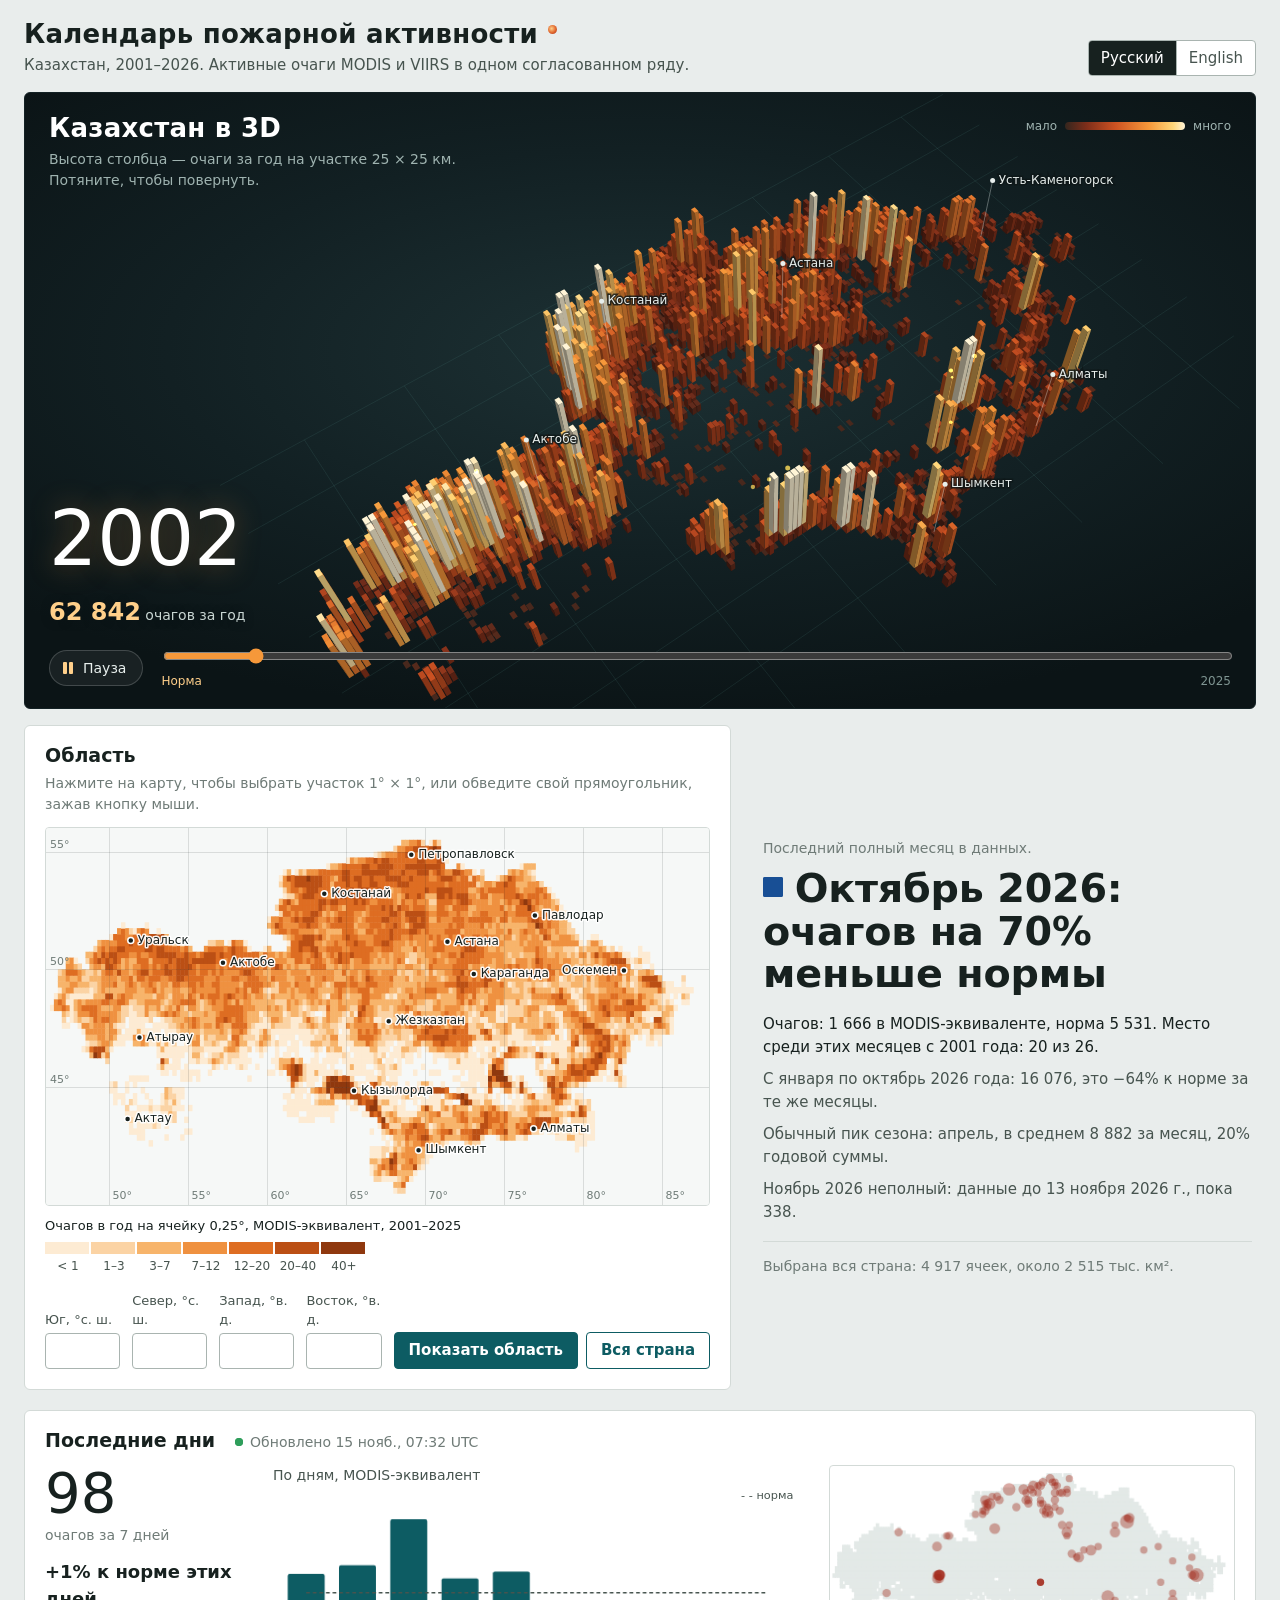
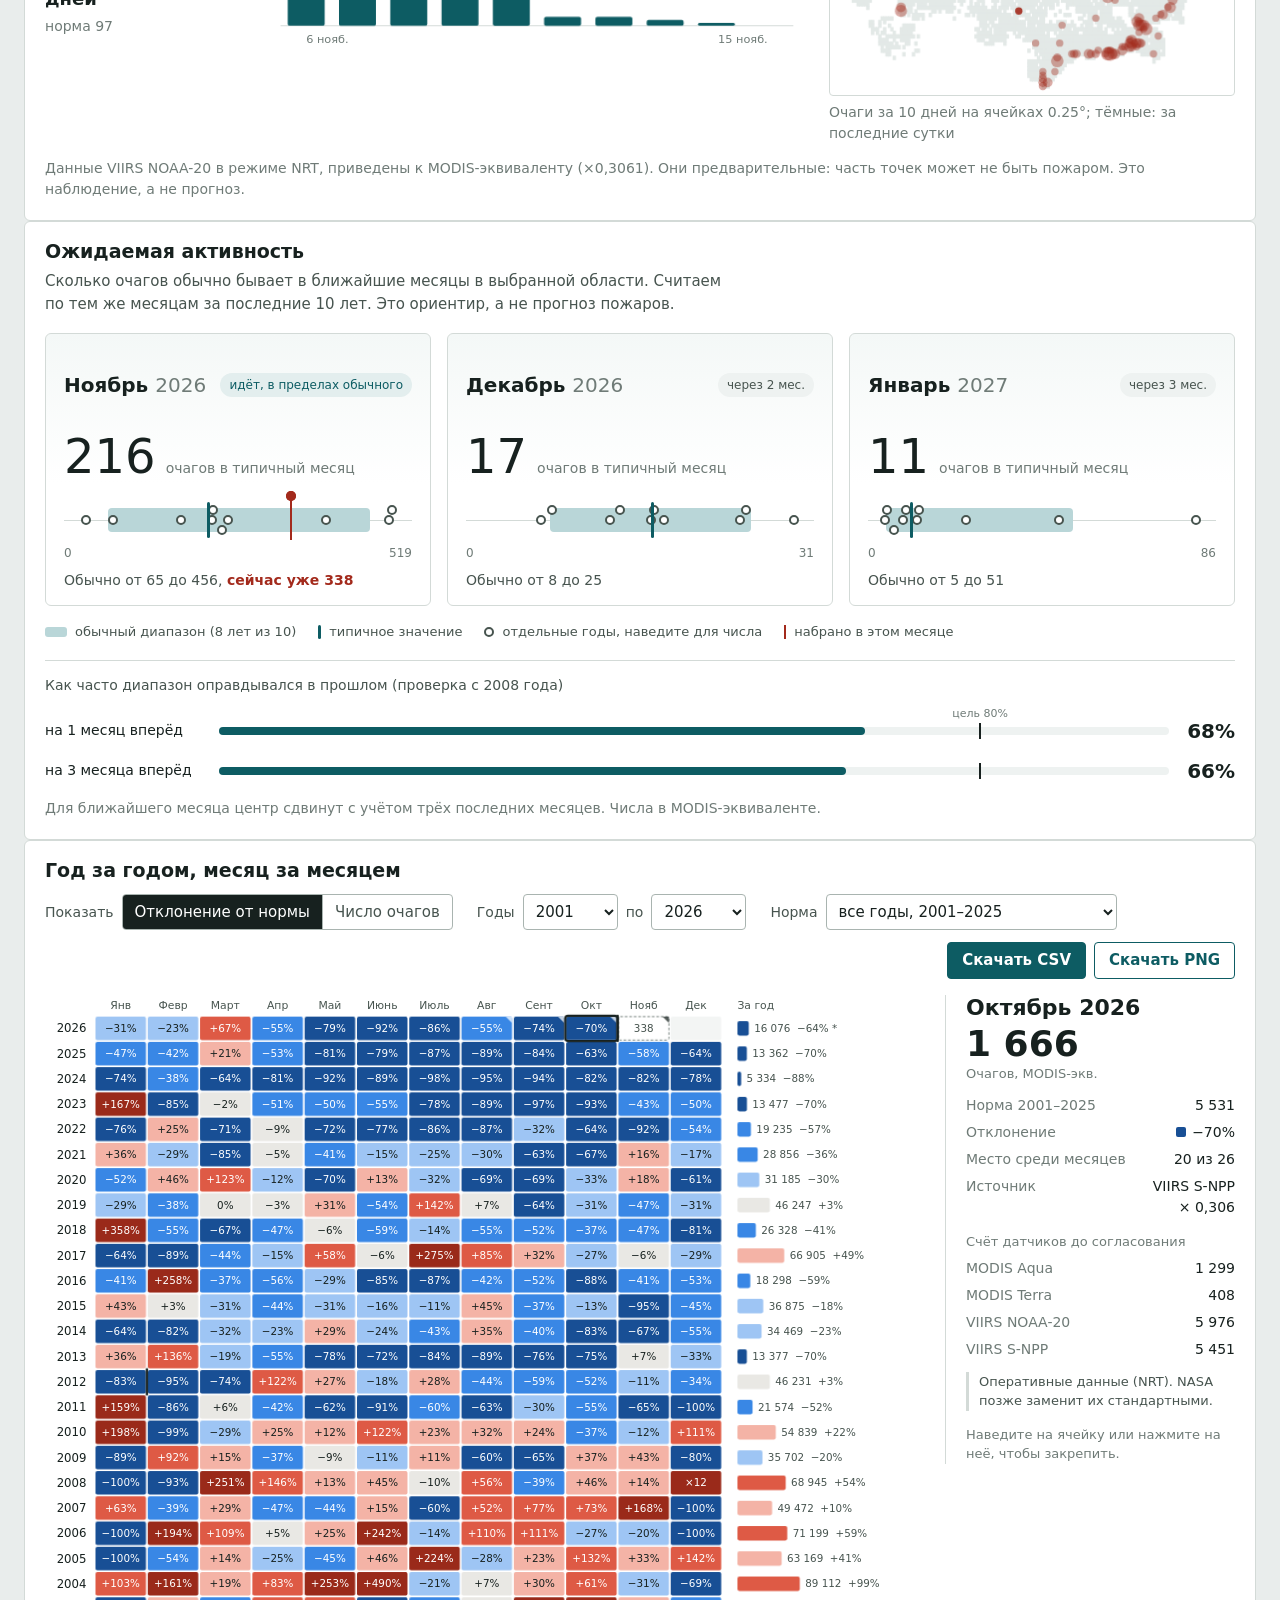
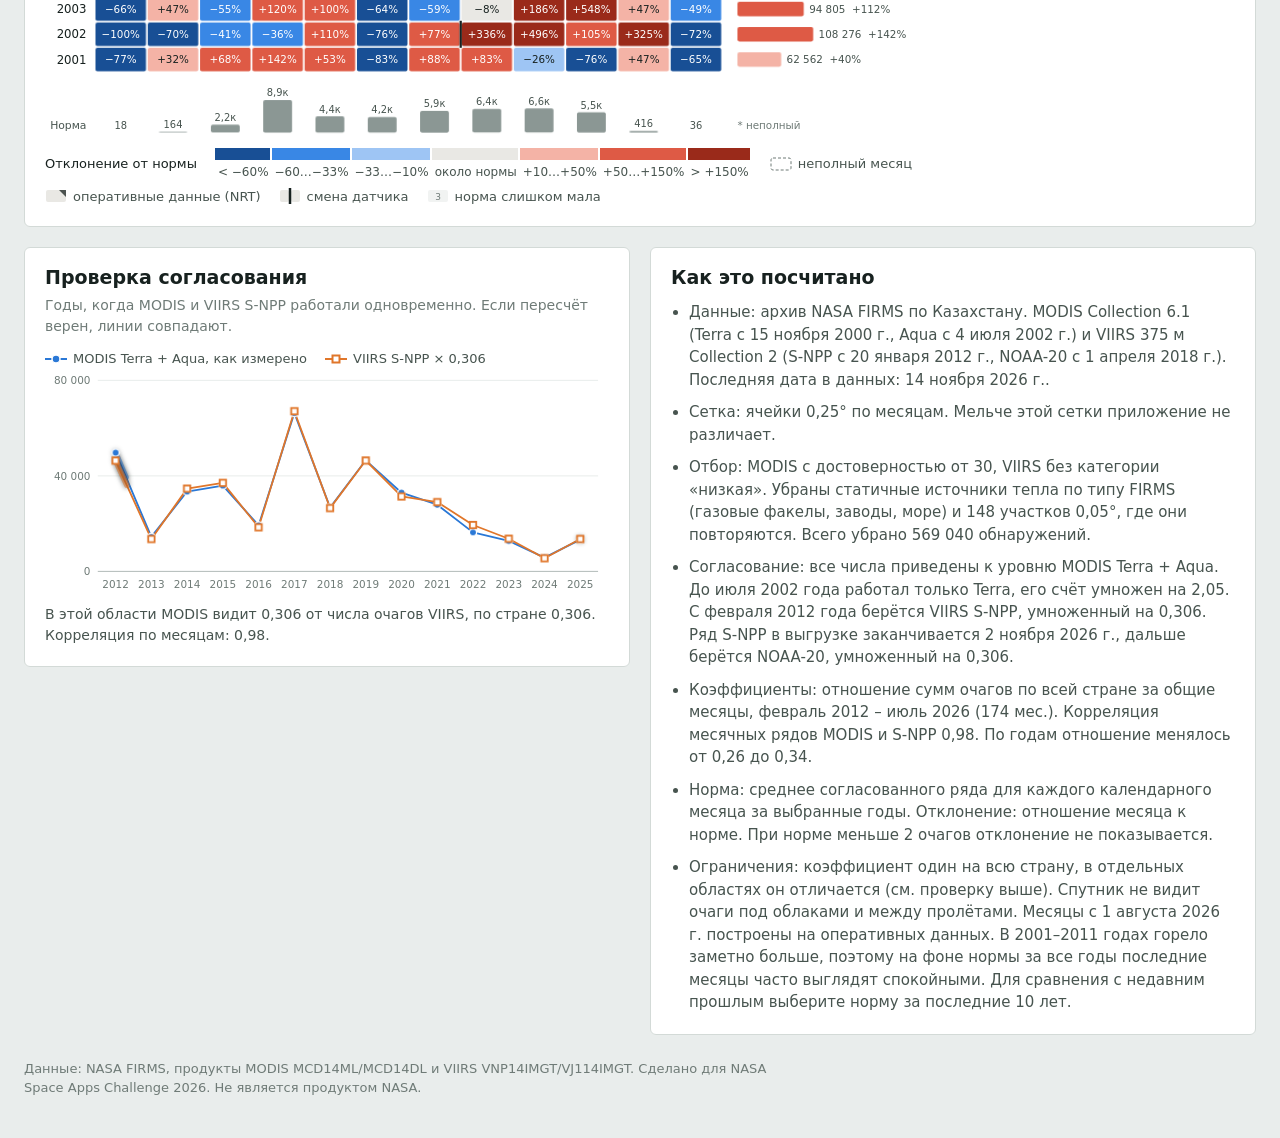
==== backup/index.html @ 43073d15 "Резервная копия сайта в папке backup" ====
<!doctype html>
<html lang="ru">
<head>
  <meta charset="utf-8">
  <meta name="viewport" content="width=device-width, initial-scale=1">
  <title>Календарь пожарной активности: Казахстан</title>
  <link rel="stylesheet" href="css/style.css">
</head>
<body>
  <div class="wrap">
    <header class="top">
      <div>
        <h1 data-i18n="title"></h1>
        <p class="sub" id="subtitle"></p>
      </div>
      <div class="seg" role="group" aria-label="Язык / Language">
        <button type="button" data-lang="ru" aria-pressed="true">Русский</button>
        <button type="button" data-lang="en" aria-pressed="false">English</button>
      </div>
    </header>

    <p class="fatal" id="fatal" hidden></p>

    <main id="app">
      <section class="panel hero3d" id="hero3d" aria-labelledby="h3dTitle"></section>

      <div class="row row-top">
        <section class="panel" aria-labelledby="regionTitle">
          <div class="panel-head">
            <h2 id="regionTitle" data-i18n="regionTitle"></h2>
            <p class="hint" data-i18n="regionHint"></p>
          </div>
          <div class="map-wrap">
            <canvas id="map" role="img"></canvas>
          </div>
          <div class="legend" id="mapLegend"></div>
          <form class="bbox" id="bboxForm" novalidate>
            <label><span data-i18n="south"></span><input id="bS" type="number" step="0.25" min="40" max="56" inputmode="decimal"></label>
            <label><span data-i18n="north"></span><input id="bN" type="number" step="0.25" min="40" max="56" inputmode="decimal"></label>
            <label><span data-i18n="west"></span><input id="bW" type="number" step="0.25" min="46" max="88" inputmode="decimal"></label>
            <label><span data-i18n="east"></span><input id="bE" type="number" step="0.25" min="46" max="88" inputmode="decimal"></label>
            <div class="bbox-actions">
              <button type="submit" class="btn" data-i18n="apply"></button>
              <button type="button" class="btn btn-quiet" id="resetBtn" data-i18n="reset"></button>
            </div>
          </form>
          <p class="error" id="bboxError" role="alert" hidden></p>
        </section>

        <section class="verdict" aria-live="polite">
          <p class="where" id="vWhere"></p>
          <p class="headline" id="vHead"></p>
          <div class="facts" id="vFacts"></div>
          <p class="region-info" id="regionInfo"></p>
        </section>
      </div>

      <section class="panel" id="livePanel" aria-labelledby="liveTitle" hidden></section>

      <section class="panel" id="predPanel" aria-labelledby="predTitle" hidden></section>

      <section class="panel" aria-labelledby="calTitle">
        <div class="panel-head">
          <h2 id="calTitle" data-i18n="calTitle"></h2>
        </div>
        <div class="toolbar">
          <div class="field">
            <span class="field-label" data-i18n="viewLabel"></span>
            <div class="seg" role="group" id="viewSeg">
              <button type="button" data-view="anomaly" aria-pressed="true" data-i18n="viewAnomaly"></button>
              <button type="button" data-view="count" aria-pressed="false" data-i18n="viewCount"></button>
            </div>
          </div>
          <div class="field">
            <label class="field-label" for="yFrom" data-i18n="yearsLabel"></label>
            <select id="yFrom"></select>
            <label class="field-label" for="yTo" data-i18n="yearsTo"></label>
            <select id="yTo"></select>
          </div>
          <div class="field">
            <label class="field-label" for="base" data-i18n="baseLabel"></label>
            <select id="base"></select>
          </div>
          <div class="field field-end">
            <button type="button" class="btn" id="csvBtn" data-i18n="csv"></button>
            <button type="button" class="btn btn-quiet" id="pngBtn" data-i18n="png"></button>
          </div>
        </div>
        <div class="row row-cal">
          <div>
            <div class="cal-scroll">
              <div id="calendar" tabindex="0"></div>
            </div>
            <div class="legend" id="calLegend"></div>
          </div>
          <aside class="detail" id="detail" aria-live="polite"></aside>
        </div>
      </section>

      <div class="row row-bottom">
        <section class="panel" aria-labelledby="valTitle">
          <div class="panel-head">
            <h2 id="valTitle" data-i18n="valTitle"></h2>
            <p class="hint" data-i18n="valLead"></p>
          </div>
          <div class="legend" id="valLegend"></div>
          <div id="valChart"></div>
          <p class="readout" id="valRead"></p>
        </section>
        <section class="panel" aria-labelledby="methodTitle">
          <div class="panel-head">
            <h2 id="methodTitle" data-i18n="methodTitle"></h2>
          </div>
          <ul class="method" id="method"></ul>
        </section>
      </div>
    </main>

    <footer class="credit" data-i18n="credit"></footer>
  </div>

  <script src="../data/processed/grid.js"></script>
  <script src="js/core.js"></script>
  <script src="js/i18n.js"></script>
  <script src="js/app.js"></script>
  <script src="js/hero3d.js"></script>
  <script src="js/live.js"></script>
  <script src="js/predict.js"></script>
  <script src="js/anim.js"></script>
</body>
</html>
---- backup/css/style.css ----
/* Календарь пожарной активности. Только системные шрифты: страница работает без сети. */
:root {
  --page: #e9edec;
  --surface: #ffffff;
  --ink: #17211f;
  --ink-2: #47544f;
  --ink-3: #6f7b77;
  --line: #d3dad7;
  --accent: #0d5c63;
  --danger: #a32a1c;
  --display: Bahnschrift, "DIN Alternate", "Roboto Condensed", "Arial Narrow", "Segoe UI", system-ui, sans-serif;
  --body: "Segoe UI", system-ui, -apple-system, Roboto, "Helvetica Neue", Arial, sans-serif;
}

* { box-sizing: border-box; }
html { -webkit-text-size-adjust: 100%; }
body {
  margin: 0;
  background: var(--page);
  color: var(--ink);
  font: 15px/1.5 var(--body);
}
.wrap { max-width: 1360px; margin: 0 auto; padding: 20px 24px 40px; }

h1, h2, .headline { font-family: var(--display); font-weight: 600; margin: 0; }
h1 { font-size: 26px; line-height: 1.15; letter-spacing: 0.01em; }
h2 { font-size: 19px; line-height: 1.2; }
p { margin: 0; }

.top { display: flex; justify-content: space-between; align-items: flex-end; gap: 16px 32px; flex-wrap: wrap; padding-bottom: 16px; }
.sub { color: var(--ink-2); margin-top: 4px; max-width: 70ch; }

.fatal { background: var(--surface); border-left: 4px solid var(--danger); padding: 16px 20px; margin-bottom: 16px; }

.row { display: grid; gap: 20px; }
.row-top { grid-template-columns: minmax(0, 7fr) minmax(0, 5fr); margin-bottom: 20px; align-items: stretch; }
.row-cal { grid-template-columns: minmax(0, 1fr) 290px; align-items: start; }
.row-bottom { grid-template-columns: minmax(0, 1fr) minmax(0, 1fr); margin-top: 20px; align-items: start; }

.panel { background: var(--surface); border: 1px solid var(--line); border-radius: 6px; padding: 18px 20px 20px; min-width: 0; }
.panel-head { display: flex; align-items: baseline; gap: 6px 20px; flex-wrap: wrap; margin-bottom: 12px; }
.hint { color: var(--ink-3); font-size: 14px; }

/* Карта */
.map-wrap { border: 1px solid var(--line); border-radius: 4px; overflow: hidden; line-height: 0; background: #f6f8f7; }
#map { display: block; width: 100%; cursor: crosshair; touch-action: none; }

.legend { display: flex; flex-wrap: wrap; align-items: center; gap: 6px 18px; margin-top: 10px; font-size: 13px; color: var(--ink-2); }
.legend .lg-title { color: var(--ink); }
.legend .scale { display: inline-flex; align-items: stretch; flex-wrap: wrap; row-gap: 6px; max-width: 100%; }
.legend .step { display: inline-flex; flex-direction: column; align-items: center; min-width: 46px; }
.legend .sw { display: block; width: 100%; height: 12px; border-right: 2px solid var(--surface); }
.legend .step span { font-size: 12px; margin-top: 3px; font-variant-numeric: tabular-nums; white-space: nowrap; padding: 0 3px; }
.legend .key { display: inline-flex; align-items: center; gap: 6px; }
.legend .key svg { flex: none; }

.bbox { display: grid; grid-template-columns: repeat(4, minmax(0, 1fr)) auto; gap: 10px 12px; align-items: end; margin-top: 16px; }
.bbox label { display: flex; flex-direction: column; gap: 3px; font-size: 13px; color: var(--ink-2); }
.bbox-actions { display: flex; gap: 8px; }
input[type="number"], select {
  font: inherit; color: var(--ink); background: var(--surface);
  border: 1px solid #a9b4b0; border-radius: 4px; padding: 6px 8px; min-height: 36px; width: 100%;
}
select { width: auto; padding-right: 26px; }
.error { color: var(--danger); font-size: 14px; margin-top: 8px; }

.btn {
  font: inherit; font-weight: 600; cursor: pointer; min-height: 36px; padding: 6px 14px;
  color: #fff; background: var(--accent); border: 1px solid var(--accent); border-radius: 4px; white-space: nowrap;
}
.btn:hover { background: #094a50; }
.btn-quiet { color: var(--accent); background: transparent; }
.btn-quiet:hover { background: #e3eeee; }

.seg { display: inline-flex; border: 1px solid #a9b4b0; border-radius: 4px; overflow: hidden; background: var(--surface); }
.seg button { font: inherit; cursor: pointer; border: 0; background: transparent; color: var(--ink-2); padding: 6px 12px; min-height: 34px; }
.seg button + button { border-left: 1px solid #a9b4b0; }
.seg button[aria-pressed="true"] { background: var(--ink); color: #fff; }

:focus-visible { outline: 2px solid var(--accent); outline-offset: 2px; }

/* Вывод: что с последним месяцем */
.verdict { display: flex; flex-direction: column; justify-content: center; padding: 8px 4px 8px 12px; min-width: 0; }
.where { color: var(--ink-3); font-size: 14px; margin-bottom: 8px; }
.headline { font-size: clamp(28px, 3.1vw, 44px); line-height: 1.08; letter-spacing: -0.005em; text-wrap: balance; }
.headline .chip { display: inline-block; width: 0.5em; height: 0.5em; border-radius: 2px; margin-right: 0.3em; vertical-align: 0.12em; }
.facts { margin-top: 18px; display: grid; gap: 10px; max-width: 58ch; color: var(--ink-2); }
.facts p:first-child { color: var(--ink); }
.region-info { margin-top: 18px; padding-top: 14px; border-top: 1px solid var(--line); color: var(--ink-3); font-size: 14px; max-width: 58ch; }

/* Панель управления календарём */
.toolbar { display: flex; flex-wrap: wrap; gap: 12px 24px; align-items: center; margin-bottom: 16px; }
.field { display: inline-flex; align-items: center; gap: 8px; flex-wrap: wrap; }
.field-label { font-size: 14px; color: var(--ink-2); }
.field-end { margin-left: auto; }

.cal-scroll { overflow-x: auto; }
#calendar { min-width: 760px; border-radius: 4px; }
#calendar svg { display: block; width: 100%; height: auto; }
#calendar .cell { cursor: pointer; }

.detail { border-left: 1px solid var(--line); padding-left: 20px; position: sticky; top: 16px; min-height: 280px; }
.detail h3 { font-family: var(--display); font-weight: 600; font-size: 22px; line-height: 1.15; margin: 0 0 4px; }
.detail .big { font-family: var(--display); font-weight: 600; font-size: 36px; line-height: 1.1; font-variant-numeric: tabular-nums; }
.detail .big-label { color: var(--ink-3); font-size: 13px; margin-bottom: 12px; }
.detail dl { margin: 0; display: grid; grid-template-columns: auto 1fr; gap: 6px 12px; font-size: 14px; }
.detail dt { color: var(--ink-3); }
.detail dd { margin: 0; text-align: right; font-variant-numeric: tabular-nums; }
.detail .raw-title { margin: 14px 0 6px; font-size: 13px; color: var(--ink-3); }
.detail .note { margin-top: 12px; font-size: 13px; color: var(--ink-2); padding-left: 10px; border-left: 3px solid var(--line); }
.detail .tip { margin-top: 14px; font-size: 13px; color: var(--ink-3); }

/* Проверка и метод */
#valChart svg { display: block; width: 100%; height: auto; }
.readout { margin-top: 8px; font-size: 14px; color: var(--ink-2); min-height: 3em; font-variant-numeric: tabular-nums; }
.method { margin: 0; padding-left: 18px; display: grid; gap: 10px; color: var(--ink-2); max-width: 75ch; }

.credit { margin-top: 24px; color: var(--ink-3); font-size: 13px; max-width: 90ch; }

@media (max-width: 1000px) {
  .row-top, .row-cal, .row-bottom { grid-template-columns: minmax(0, 1fr); }
  .verdict { padding: 4px 0; }
  .detail { border-left: 0; border-top: 1px solid var(--line); padding: 16px 0 0; position: static; min-height: 0; }
  .field-end { margin-left: 0; }
}
@media (max-width: 620px) {
  .wrap { padding: 14px 12px 32px; }
  .panel { padding: 14px 12px 16px; }
  .bbox { grid-template-columns: repeat(2, minmax(0, 1fr)); }
  .bbox-actions { grid-column: 1 / -1; }
}

/* Блок «Последние дни» */
.live-grid { display: grid; grid-template-columns: 200px minmax(0, 1.3fr) minmax(0, 1fr); gap: 20px 28px; align-items: start; }
.live-num { font-family: var(--display); font-size: 56px; line-height: 1; color: var(--ink); }
.live-lbl { color: var(--ink-3); font-size: 14px; margin-top: 4px; }
.live-cmp { font-size: 18px; font-weight: 600; margin-top: 12px; color: var(--ink); }
.live-cap { color: var(--ink-2); font-size: 14px; margin-bottom: 4px; }
.live-map canvas { display: block; width: 100%; border: 1px solid var(--line); border-radius: 4px; }
.live-map .hint { margin-top: 6px; }
.live-note { margin-top: 14px; }
@media (max-width: 900px) { .live-grid { grid-template-columns: 1fr; } .live-num { font-size: 44px; } }

/* Блок «Ожидаемая активность» */
.pred-lead { color: var(--ink-2); max-width: 72ch; margin: -4px 0 18px; }
.pred-cards { display: grid; grid-template-columns: repeat(3, minmax(0, 1fr)); gap: 16px; }
.pc { position: relative; border: 1px solid var(--line); border-radius: 6px; padding: 16px 18px 14px;
  background: linear-gradient(180deg, #f4f8f7, #fff 55%); }
.pc-top { display: flex; justify-content: space-between; align-items: center; gap: 8px; }
.pc-month { font-family: var(--display); font-size: 20px; font-weight: 600; color: var(--ink); }
.pc-month span { color: var(--ink-3); font-weight: 400; }
.pc-chip { font-size: 12px; padding: 3px 9px; border-radius: 999px; background: #eef2f1; color: var(--ink-2); white-space: nowrap; }
.pc-chip.live { background: #e3eeee; color: var(--accent); }
.pc-chip.hi { background: #f6e1dd; color: var(--danger); }
.pc-big { margin: 12px 0 10px; display: flex; align-items: baseline; gap: 10px; flex-wrap: wrap; }
.pc-num { font-family: var(--display); font-size: 48px; line-height: 1; color: var(--ink); font-variant-numeric: tabular-nums; }
.pc-unit { color: var(--ink-3); font-size: 14px; }
.pc-plot { position: relative; height: 54px; margin-top: 4px; }
.pc-axis { position: absolute; left: 0; right: 0; top: 30px; height: 1px; background: var(--line); }
.pc-band { position: absolute; top: 18px; height: 24px; left: var(--lo); width: calc(var(--hi) - var(--lo));
  background: #b9d6d8; border-radius: 4px; transform-origin: var(--org) 50%;
  transition: left .7s cubic-bezier(.2,.8,.2,1), width .7s cubic-bezier(.2,.8,.2,1),
    transform .9s cubic-bezier(.2,.9,.25,1) calc(var(--ci) * 140ms); }
.pc-dots { position: absolute; inset: 0; }
.pc-dot { position: absolute; top: calc(25px + var(--lane, 0px)); width: 10px; height: 10px; margin-left: -5px; border-radius: 50%;
  background: #fff; border: 2px solid var(--ink-2); cursor: default;
  transition: left .7s cubic-bezier(.2,.8,.2,1), top .4s ease,
    opacity .35s ease calc(var(--ci) * 140ms + .35s + var(--k) * 55ms),
    transform .55s cubic-bezier(.3,1.6,.5,1) calc(var(--ci) * 140ms + .35s + var(--k) * 55ms); }
.pc-dot:hover { background: var(--ink-2); z-index: 3; }
.pc-dot::after { content: attr(data-tip); position: absolute; bottom: 15px; left: 50%; transform: translateX(-50%);
  background: var(--ink); color: #fff; font-size: 12px; padding: 2px 7px; border-radius: 3px; white-space: nowrap;
  opacity: 0; pointer-events: none; transition: opacity .15s; }
.pc-dot:hover::after { opacity: 1; }
.pc-mid { position: absolute; top: 12px; height: 36px; width: 3px; margin-left: -1.5px; left: var(--mid); z-index: 2;
  background: var(--accent); border-radius: 2px;
  transition: left .7s cubic-bezier(.2,.8,.2,1), opacity .4s ease calc(var(--ci) * 140ms + .5s); }
.pc-now { position: absolute; top: 6px; height: 44px; width: 2px; margin-left: -1px; left: var(--now); z-index: 2;
  background: var(--danger);
  transition: left 1.1s cubic-bezier(.2,.8,.2,1) calc(var(--ci) * 140ms + .8s), opacity .3s ease calc(var(--ci) * 140ms + .8s); }
.pc-now.off { display: none; }
.pc-now i { position: absolute; top: -5px; left: 50%; width: 10px; height: 10px; margin-left: -5px; border-radius: 50%; background: var(--danger); }
#predPanel.is-in .pc-now i::after { content: ""; position: absolute; inset: 0; border-radius: 50%; background: var(--danger);
  animation: pc-ping 1.8s ease-out 2.2s infinite; }
@keyframes pc-ping { from { transform: scale(1); opacity: .55; } to { transform: scale(3.4); opacity: 0; } }
.pc-scale { display: flex; justify-content: space-between; font-size: 12px; color: var(--ink-3); font-variant-numeric: tabular-nums; }
.pc-range { margin-top: 8px; font-size: 14px; color: var(--ink-2); }
.pc-range b { color: var(--danger); font-weight: 600; }

/* состояние до прокрутки к блоку */
#predPanel:not(.is-in) .pc-band { transform: scaleX(0); }
#predPanel:not(.is-in) .pc-mid { opacity: 0; }
#predPanel:not(.is-in) .pc-dot { opacity: 0; transform: translateY(-18px); }
#predPanel:not(.is-in) .pc-now { left: 0; opacity: 0; }
#predPanel:not(.is-in) .pm-fill { width: 0; }

.pred-legend { display: flex; flex-wrap: wrap; gap: 6px 22px; list-style: none; padding: 0; margin: 16px 0 0; font-size: 13px; color: var(--ink-2); }
.pred-legend li { display: flex; align-items: center; gap: 8px; }
.lg { display: inline-block; flex: none; }
.lg-band { width: 22px; height: 10px; background: #b9d6d8; border-radius: 3px; }
.lg-mid { width: 3px; height: 14px; background: var(--accent); border-radius: 2px; }
.lg-dot { width: 10px; height: 10px; border: 2px solid var(--ink-2); border-radius: 50%; }
.lg-now { width: 2px; height: 14px; background: var(--danger); }
.pred-acc { margin-top: 18px; padding-top: 14px; border-top: 1px solid var(--line); }
.pred-acc-t { font-size: 14px; color: var(--ink-2); margin-bottom: 20px; }
.pm { display: grid; grid-template-columns: 160px minmax(0, 1fr) 52px; align-items: center; gap: 14px; font-size: 14px; margin-top: 10px; }
.pm-track { position: relative; height: 8px; background: #eef2f1; border-radius: 4px; }
.pm-fill { position: absolute; left: 0; top: 0; bottom: 0; width: var(--p); background: var(--accent); border-radius: 4px;
  transition: width 1.2s cubic-bezier(.2,.8,.2,1) .6s; }
.pm-goal { position: absolute; top: -4px; bottom: -4px; left: 80%; width: 2px; background: var(--ink); }
.pm + .pm .pm-goal::after, .pm-goal::after { content: attr(data-l); position: absolute; top: -17px; left: 50%; transform: translateX(-50%);
  font-size: 11px; color: var(--ink-3); white-space: nowrap; }
.pm + .pm .pm-goal::after { content: none; }
.pm-val { font-family: var(--display); font-size: 20px; text-align: right; font-variant-numeric: tabular-nums; }
.pred-note { margin-top: 12px; }
@media (max-width: 900px) {
  .pred-cards { grid-template-columns: 1fr; }
  .pm { grid-template-columns: 120px minmax(0, 1fr) 48px; }
}
@media (prefers-reduced-motion: reduce) {
  #predPanel *, #predPanel *::after { transition: none !important; animation: none !important; }
}
/* Анимации интерфейса */
:root { --ease: cubic-bezier(.2,.8,.2,1); --spring: cubic-bezier(.3,1.5,.5,1); }

/* блоки проявляются при прокрутке */
.anim main .panel:not(#predPanel), .anim main .verdict {
  transition: opacity .6s ease calc(var(--bi, 0) * 80ms), transform .7s var(--ease) calc(var(--bi, 0) * 80ms);
}
.anim main .panel:not(#predPanel):not(.is-in), .anim main .verdict:not(.is-in) { opacity: 0; transform: translateY(26px); }

/* шапка */
.anim .top h1 { animation: a-rise .8s var(--ease) both; }
.anim .top .sub { animation: a-rise .8s var(--ease) .12s both; }
.anim .top .seg { animation: a-fade-k .6s ease .3s both; }

/* карта: волна с запада на восток */
.anim #map.a-sweep {
  -webkit-mask-image: linear-gradient(90deg, #000 45%, transparent 55%);
          mask-image: linear-gradient(90deg, #000 45%, transparent 55%);
  -webkit-mask-size: 300% 100%; mask-size: 300% 100%;
  animation: a-sweep 1.5s var(--ease) .15s both;
}
@keyframes a-sweep { from { -webkit-mask-position: 100% 0; mask-position: 100% 0; } to { -webkit-mask-position: 0 0; mask-position: 0 0; } }

/* вердикт */
.anim .verdict.is-in.a-run #vHead { animation: a-rise .6s var(--ease) both; }
.anim .verdict.is-in.a-run #vHead .chip { animation: a-chip .7s var(--spring) .1s both; }
.anim .verdict.is-in.a-run #vFacts p { animation: a-rise .55s var(--ease) var(--d, 0ms) both; }
@keyframes a-chip { from { transform: scale(0); } 60% { transform: scale(1.35); } to { transform: scale(1); } }

/* календарь */
.anim #calendar .a-cell { transform-box: fill-box; transform-origin: center; }
.anim .panel.is-in #calendar.a-run .a-cell { animation: a-cell .45s var(--spring) var(--d, 0ms) both; }
.anim .panel.is-in #calendar.a-run .a-fade { animation: a-fade-k .35s ease var(--d, 0ms) both; }
.anim .panel:not(.is-in) #calendar .a-cell, .anim .panel:not(.is-in) #calendar .a-fade { opacity: 0; }
@keyframes a-cell { from { opacity: 0; transform: scale(.4); } to { opacity: 1; transform: scale(1); } }
.anim #calendar .cell { transition: filter .15s; }
.anim #calendar .cell:hover { filter: brightness(1.08) saturate(1.1); }

/* растущие полоски (календарь, «Последние дни») */
.anim .a-grow-x { transform-box: fill-box; transform-origin: left center; }
.anim .a-grow-y { transform-box: fill-box; transform-origin: center bottom; }
.anim .is-in .a-run .a-grow-x, .anim .is-in.a-run .a-grow-x { animation: a-gx .8s var(--ease) var(--d, 0ms) both; }
.anim .is-in .a-run .a-grow-y, .anim .is-in.a-run .a-grow-y { animation: a-gy .7s var(--ease) var(--d, 0ms) both; }
.anim .panel:not(.is-in) .a-grow-x, .anim .panel:not(.is-in) .a-grow-y { transform: scale(0); }
@keyframes a-gx { from { transform: scaleX(0); } to { transform: scaleX(1); } }
@keyframes a-gy { from { transform: scaleY(0); } to { transform: scaleY(1); } }

/* графики: линии прорисовываются, точки появляются */
.anim .a-draw { stroke-dasharray: 1; }
.anim .is-in .a-run .a-draw, .anim .is-in.a-run .a-draw { animation: a-draw 1.4s var(--ease) var(--d, 0ms) both; }
.anim .panel:not(.is-in) .a-draw { stroke-dashoffset: 1; }
@keyframes a-draw { from { stroke-dashoffset: 1; } to { stroke-dashoffset: 0; } }
.anim .a-pop { transform-box: fill-box; transform-origin: center; }
.anim .is-in .a-run .a-pop { animation: a-pop .45s var(--spring) var(--d, 0ms) both; }
.anim .panel:not(.is-in) .a-pop { opacity: 0; }
@keyframes a-pop { from { opacity: 0; transform: scale(0); } to { opacity: 1; transform: scale(1); } }

/* «Последние дни»: карта свежих очагов */
.anim #livePanel.is-in .live-map canvas { animation: a-zoom .9s var(--ease) .2s both; }
.anim #livePanel.is-in .live-cmp { animation: a-rise .6s var(--ease) .5s both; }
@keyframes a-zoom { from { opacity: 0; transform: scale(.96); } to { opacity: 1; transform: scale(1); } }

/* «Как это посчитано» */
.anim .panel.is-in #method li { animation: a-rise .5s var(--ease) var(--d, 0ms) both; }
.anim .panel:not(.is-in) #method li { opacity: 0; }

/* карточка месяца и кнопки */
.anim #detail .big { transition: color .2s; }
.anim .btn { transition: background .2s, transform .15s var(--spring); }
.anim .btn:active { transform: scale(.96); }
.anim .seg button { transition: background .25s, color .25s; }

@keyframes a-rise { from { opacity: 0; transform: translateY(14px); } to { opacity: 1; transform: none; } }
@keyframes a-fade-k { from { opacity: 0; } to { opacity: 1; } }

/* плавное проявление для «Последних дней» */
.anim #livePanel:not(.is-in) .a-fade { opacity: 0; }
.anim #livePanel.is-in.a-run .a-fade { animation: a-fade-k .5s ease var(--d, 0ms) both; }
/* Цикличные анимации */
/* карта: полоса пролёта спутника идёт с запада на восток */
.map-wrap { position: relative; overflow: hidden; }
.anim .map-wrap::after {
  content: ""; position: absolute; top: 0; bottom: 0; left: 0; width: 18%; pointer-events: none;
  background: linear-gradient(90deg, transparent, rgba(255,255,255,.0) 20%, rgba(255,255,255,.38) 70%, rgba(255,255,255,.75) 96%, transparent);
  mix-blend-mode: soft-light;
  animation: a-scan 7s cubic-bezier(.45,.05,.55,.95) 1.8s infinite both;
}
.anim .map-wrap::before {
  content: ""; position: absolute; top: 0; bottom: 0; left: 0; width: 2px; pointer-events: none; z-index: 1;
  background: rgba(13,92,99,.35); box-shadow: 0 0 10px rgba(13,92,99,.45);
  animation: a-scan-line 7s cubic-bezier(.45,.05,.55,.95) 1.8s infinite both;
}
@keyframes a-scan { 0% { transform: translateX(-100%); opacity: 0; } 8% { opacity: 1; } 85% { opacity: 1; } 100% { transform: translateX(560%); opacity: 0; } }
@keyframes a-scan-line { 0% { left: 0; opacity: 0; } 8% { opacity: 1; } 85% { opacity: 1; } 100% { left: 100%; opacity: 0; } }

/* вердикт: кружок мягко пульсирует */
#vHead .chip { position: relative; }
.anim #vHead .chip::after {
  content: ""; position: absolute; inset: 0; border-radius: inherit; background: inherit;
  animation: a-ring 2.6s ease-out 1.5s infinite;
}
@keyframes a-ring { 0% { transform: scale(1); opacity: .7; } 100% { transform: scale(2.8); opacity: 0; } }

/* календарь: «бегущие муравьи» у незаконченного месяца, рамка у последнего полного */
.anim .panel.is-in #calendar.a-run .a-cell[stroke-dasharray] {
  animation: a-cell .45s var(--spring) var(--d, 0ms) both, a-ants 1.1s linear infinite;
}
.anim #calendar .a-cell[stroke-dasharray] { animation: a-ants 1.1s linear infinite; }
@keyframes a-ants { to { stroke-dashoffset: -10; } }
.anim #calendar .a-latest {
  fill: none; stroke: var(--ink); stroke-width: 2; transform-box: fill-box; transform-origin: center;
  animation: a-latest 2.4s ease-out 1.6s infinite both;
}
@keyframes a-latest { 0% { transform: scale(1); stroke-opacity: .8; } 70% { stroke-opacity: 0; } 100% { transform: scale(1.45); stroke-opacity: 0; } }

/* график проверки: светящаяся «комета» по линиям */
.anim .a-comet {
  stroke-width: 6; stroke-linecap: round; stroke-opacity: .55; stroke-dasharray: .035 .965;
  filter: drop-shadow(0 0 3px currentColor); pointer-events: none;
  animation: a-comet 4.5s linear var(--d, 2s) infinite both;
}
@keyframes a-comet { from { stroke-dashoffset: 1.035; } to { stroke-dashoffset: 0; } }

/* «Последние дни»: значок «в эфире» и дышащий столбец сегодняшнего дня */
.live-dot { display: inline-block; width: 8px; height: 8px; margin-right: 7px; border-radius: 50%;
  background: #2f9e5b; vertical-align: 1px; position: relative; }
.anim .live-dot::after { content: ""; position: absolute; inset: 0; border-radius: 50%; background: #2f9e5b;
  animation: a-ring 1.8s ease-out infinite; }
.anim #livePanel.is-in.a-run .a-grow-y.a-today {
  animation: a-gy .7s var(--ease) var(--d, 0ms) both, a-breathe 2.2s ease-in-out 1.4s infinite;
}
.anim #livePanel .a-today { animation: a-breathe 2.2s ease-in-out infinite; }
@keyframes a-breathe { 0%, 100% { opacity: 1; } 50% { opacity: .35; } }
.live-map { position: relative; }
.ping-layer { position: absolute; left: 0; top: 0; pointer-events: none; }
.ping-layer span { position: absolute; width: 10px; height: 10px; margin: -5px 0 0 -5px; border-radius: 50%;
  border: 2px solid rgba(163,42,28,.85); opacity: 0; }
.anim .ping-layer span { animation: a-ping-map 2.4s ease-out infinite; }
@keyframes a-ping-map { 0% { transform: scale(.6); opacity: .9; } 100% { transform: scale(3.2); opacity: 0; } }

/* «Ожидаемая активность»: блик бежит по полосе диапазона и по шкалам точности */
.pc-band, .pm-fill { overflow: hidden; }
.anim .pc-band::after, .anim .pm-fill::after {
  content: ""; position: absolute; top: 0; bottom: 0; left: 0; width: 45%;
  background: linear-gradient(90deg, transparent, rgba(255,255,255,.65), transparent);
  animation: a-shine 3.6s ease-in-out 2.5s infinite both;
}
.anim .pm-fill::after { animation-duration: 4.2s; animation-delay: 3s; }
@keyframes a-shine { 0% { transform: translateX(-110%); } 55%, 100% { transform: translateX(260%); } }
/* точки прошлых лет слегка покачиваются */
.anim #predPanel.is-in .pc-dot { animation: a-bob 3.2s ease-in-out calc(2s + var(--k) * .23s) infinite; }
@keyframes a-bob { 0%, 100% { translate: 0 0; } 50% { translate: 0 -3px; } }

/* заголовок: тлеющая точка-огонёк */
.top h1 { position: relative; }
.anim .top h1::after {
  content: ""; display: inline-block; width: 9px; height: 9px; margin-left: 10px; vertical-align: .35em; border-radius: 50%;
  background: radial-gradient(circle at 40% 40%, #ffd08a, #e0662c 55%, #a32a1c);
  animation: a-ember 2.8s ease-in-out infinite;
}
@keyframes a-ember { 0%, 100% { transform: scale(1); box-shadow: 0 0 6px 1px rgba(224,102,44,.55); }
  40% { transform: scale(1.18); box-shadow: 0 0 14px 4px rgba(224,102,44,.35); } 70% { transform: scale(.92); box-shadow: 0 0 4px 1px rgba(224,102,44,.6); } }

@media (prefers-reduced-motion: reduce) {
  .map-wrap::after, .map-wrap::before, #vHead .chip::after, .live-dot::after, .ping-layer span,
  .pc-band::after, .pm-fill::after, .top h1::after, .a-comet { animation: none !important; display: none; }
}
/* 3D-обзор */
.hero3d { position: relative; padding: 0; overflow: hidden; margin-bottom: 16px; color: #e8efed; border-color: #132124;
  background: radial-gradient(ellipse 70% 60% at 50% 42%, #1d3134 0%, #122023 55%, #0b1416 100%); }
.h3d-cv { display: block; width: 100%; cursor: grab; touch-action: pan-y; }
.h3d-cv.grabbing { cursor: grabbing; }
.h3d-head { position: absolute; left: 24px; top: 20px; max-width: 420px; pointer-events: none; }
.h3d-head h2 { color: #fff; font-family: var(--display); font-size: 26px; letter-spacing: .01em; }
.h3d-sub { color: #9fb3b0; font-size: 14px; margin-top: 4px; }
.h3d-year { position: absolute; left: 24px; bottom: 78px; text-shadow: 0 1px 8px rgba(11,20,22,.9); pointer-events: none; display: flex; flex-direction: column; }
.h3d-y { font-family: var(--display); font-size: 76px; line-height: .95; color: #fff; font-variant-numeric: tabular-nums;
  text-shadow: 0 0 28px rgba(246,152,58,.35); }
.h3d-y.flip { animation: h3d-flip .55s cubic-bezier(.2,.8,.2,1); }
@keyframes h3d-flip { from { opacity: 0; transform: translateY(18px) rotateX(70deg); } to { opacity: 1; transform: none; } }
.h3d-ysub { color: #9fb3b0; font-size: 13px; min-height: 1em; }
.h3d-n { margin-top: 6px; color: #c9d6d3; font-size: 14px; }
.h3d-n b { font-family: var(--display); font-size: 24px; color: #ffcf8a; font-weight: 600; font-variant-numeric: tabular-nums; }
.h3d-n i { font-style: normal; }
.h3d-legend { position: absolute; right: 24px; top: 24px; display: flex; align-items: center; gap: 8px; font-size: 12px; color: #9fb3b0; pointer-events: none; }
.h3d-bar { width: 120px; height: 8px; border-radius: 4px;
  background: linear-gradient(90deg, #34261e, #7e2e1a 18%, #cd5222 42%, #f6983a 70%, #ffd678 90%, #fff4d6); }
.h3d-ctrl { position: absolute; left: 24px; right: 24px; bottom: 18px; display: flex; align-items: center; gap: 18px; }
.h3d-play { flex: none; display: inline-flex; align-items: center; gap: 9px; height: 36px; padding: 0 16px 0 12px; border-radius: 18px;
  border: 1px solid rgba(255,255,255,.18); background: rgba(255,255,255,.06); color: #e8efed; font: inherit; font-size: 14px; cursor: pointer;
  transition: background .2s, border-color .2s, transform .15s; }
.h3d-play:hover { background: rgba(255,255,255,.12); }
.h3d-play:active { transform: scale(.96); }
.h3d-play:focus-visible, .h3d-range:focus-visible { outline: 2px solid #ffcf8a; outline-offset: 2px; }
.h3d-ico { width: 12px; height: 12px; position: relative; }
.h3d-play:not(.on) .h3d-ico { width: 0; height: 0; border-left: 11px solid #ffcf8a; border-top: 7px solid transparent; border-bottom: 7px solid transparent; }
.h3d-play.on .h3d-ico::before, .h3d-play.on .h3d-ico::after { content: ""; position: absolute; top: 0; bottom: 0; width: 4px; background: #ffcf8a; border-radius: 1px; }
.h3d-play.on .h3d-ico::before { left: 1px; } .h3d-play.on .h3d-ico::after { right: 1px; }
.h3d-track { flex: 1; min-width: 0; }
.h3d-range { width: 100%; accent-color: #f6983a; cursor: pointer; }
.h3d-ticks { display: flex; justify-content: space-between; font-size: 12px; color: #7f9592; margin-top: 2px; }
.h3d-ticks span:first-child { color: #ffcf8a; }
@media (max-width: 700px) {
  .h3d-head h2 { font-size: 20px; } .h3d-sub { font-size: 12px; max-width: 70%; }
  .h3d-y { font-size: 48px; } .h3d-year { bottom: 70px; left: 16px; } .h3d-legend { display: none; }
  .h3d-ctrl { left: 16px; right: 16px; gap: 10px; } .h3d-pl { display: none; } .h3d-play { padding: 0 12px; }
}

/* 3D-наклон карточек за курсором */
.tilt { transform: perspective(900px) rotateX(var(--rx, 0deg)) rotateY(var(--ry, 0deg)) translateZ(0);
  transition: transform .5s cubic-bezier(.2,.8,.2,1), box-shadow .5s; will-change: transform; }
.tilt.tilting { transition: transform .08s linear, box-shadow .3s; box-shadow: 0 18px 40px -18px rgba(23,33,31,.35); }
.tilt::before { content: ""; position: absolute; inset: 0; border-radius: inherit; pointer-events: none; opacity: 0; transition: opacity .3s;
  background: radial-gradient(circle at var(--gx, 50%) var(--gy, 50%), rgba(255,255,255,.55), transparent 55%); }
.tilt.tilting::before { opacity: 1; }
.h3d-ticks span:nth-child(2) { display: none; }
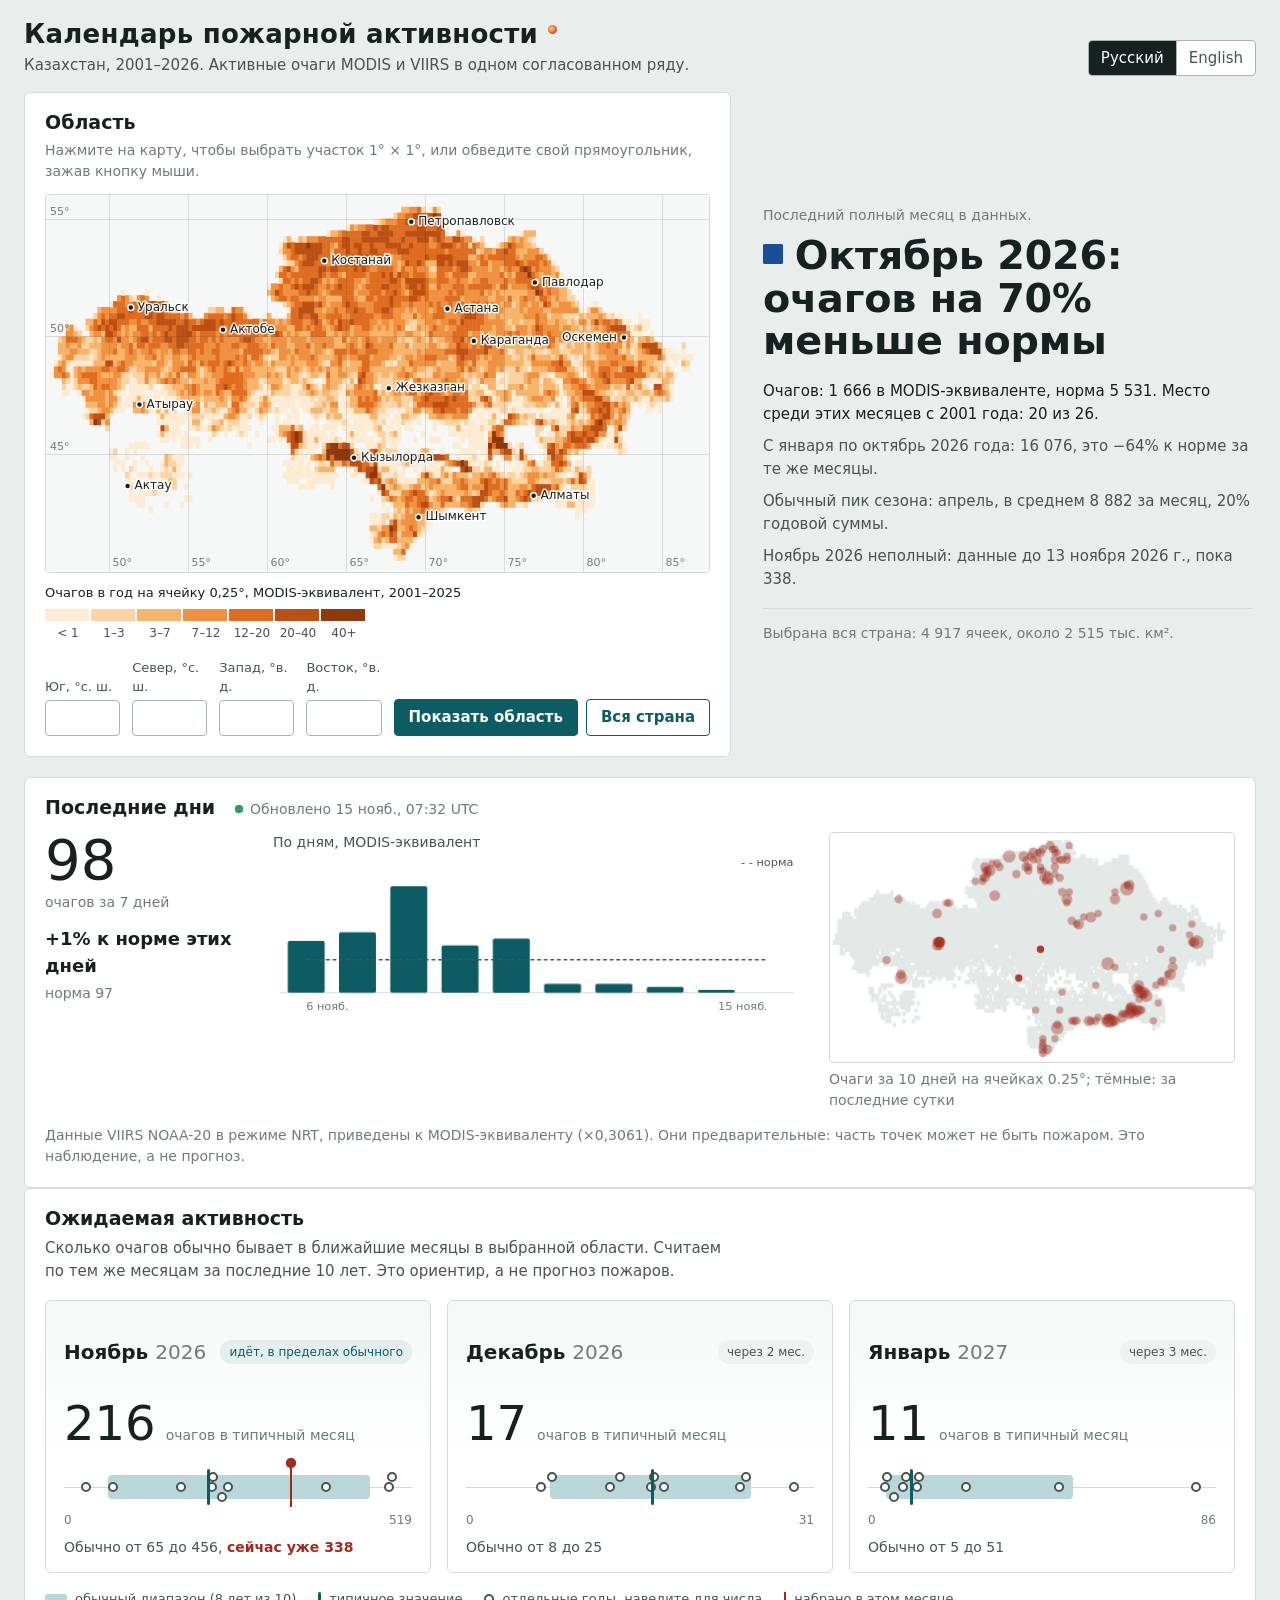
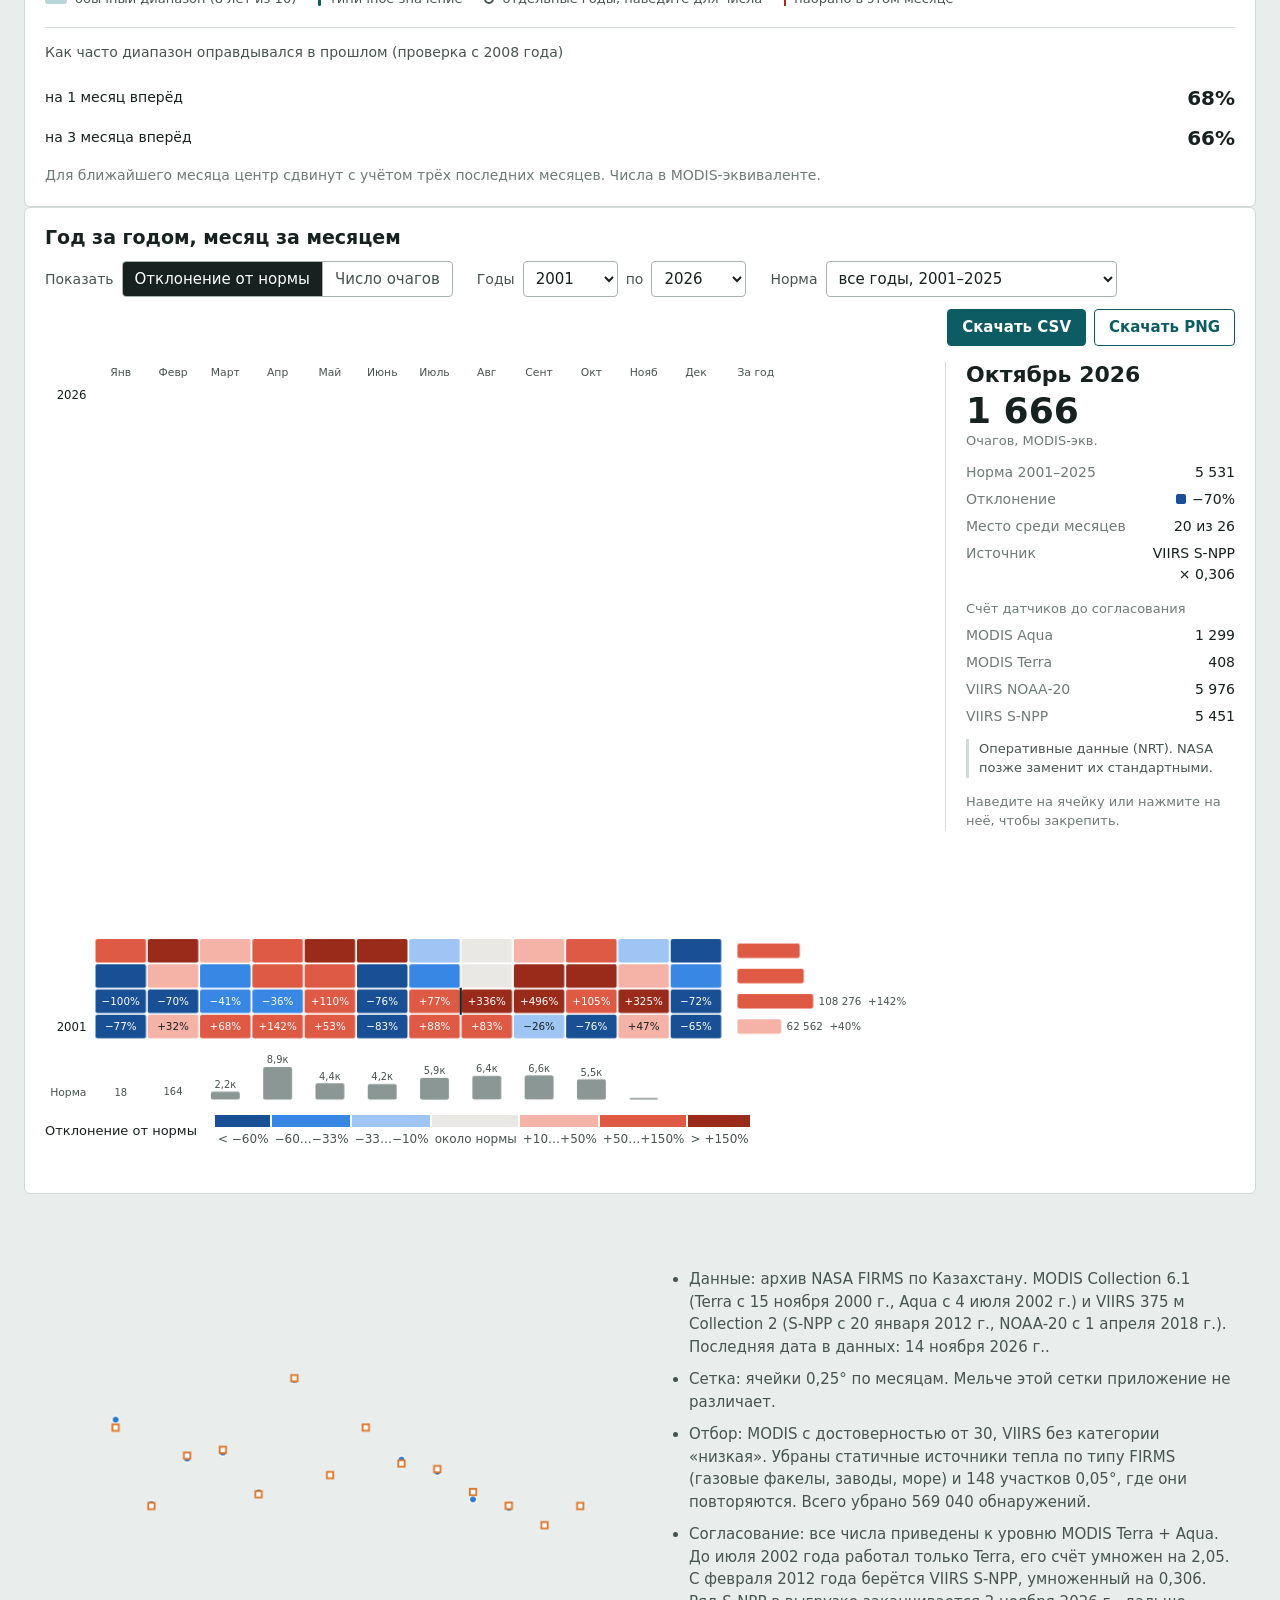
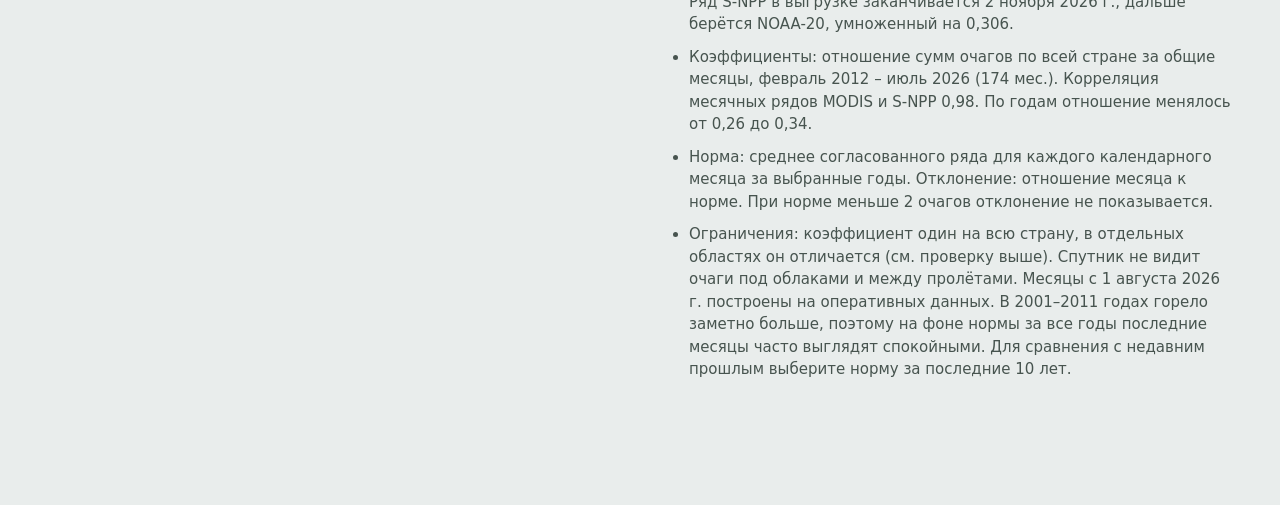
==== commit a4fd0e63: "Старый дизайн: убрана 3D-сцена" ====
--- a/backup/index.html
+++ b/backup/index.html
@@ -22,8 +22,6 @@
     <p class="fatal" id="fatal" hidden></p>
 
     <main id="app">
-      <section class="panel hero3d" id="hero3d" aria-labelledby="h3dTitle"></section>
-
       <div class="row row-top">
         <section class="panel" aria-labelledby="regionTitle">
           <div class="panel-head">
@@ -123,7 +121,6 @@
   <script src="js/core.js"></script>
   <script src="js/i18n.js"></script>
   <script src="js/app.js"></script>
-  <script src="js/hero3d.js"></script>
   <script src="js/live.js"></script>
   <script src="js/predict.js"></script>
   <script src="js/anim.js"></script>
